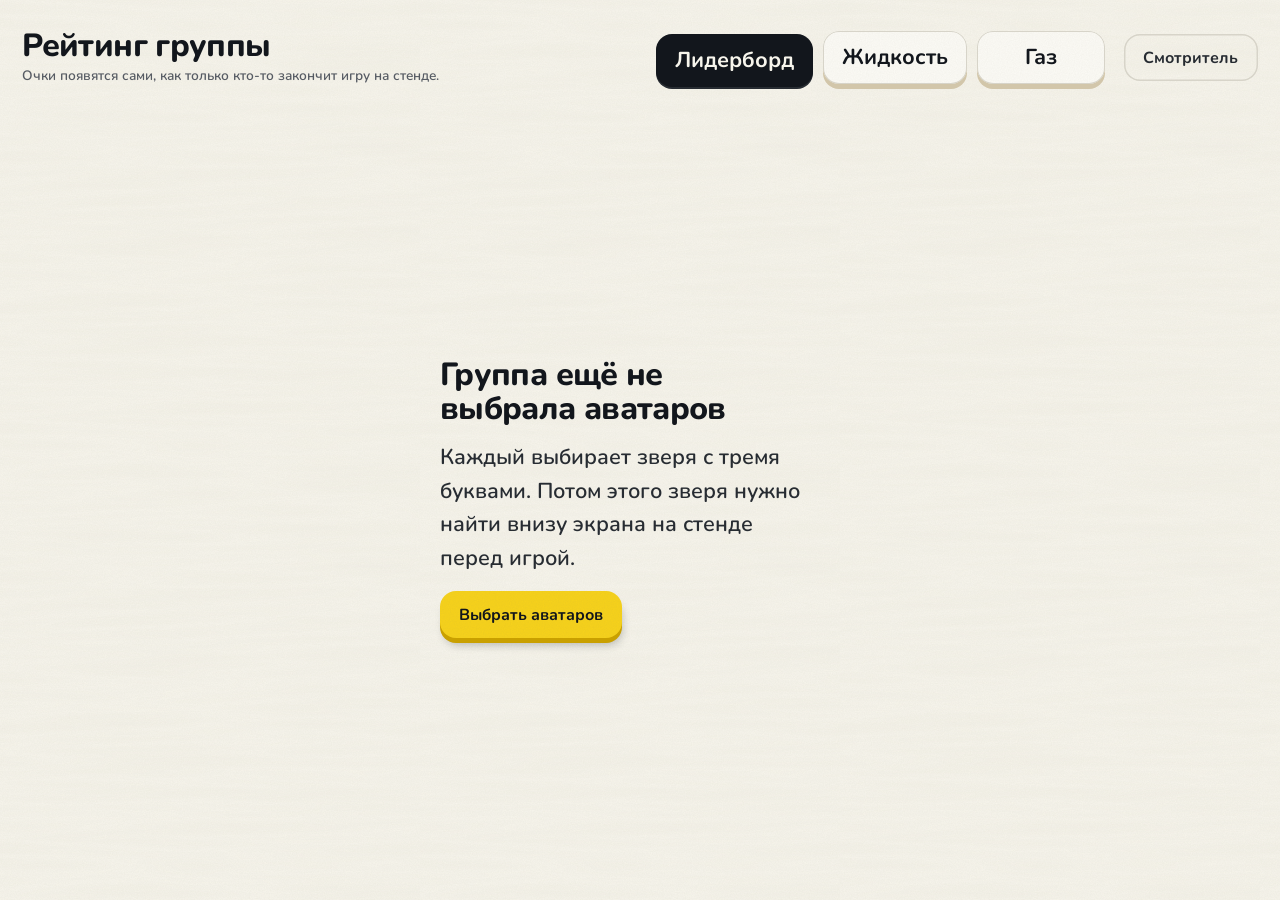
==== index.html @ b261a31a "Лидерборд научного музея: аватары, рейтинг, молекулы в жидкости и газе, SDK для стендов Co-Authored-" ====
<!doctype html>
<html lang="ru">
<head>
<meta charset="utf-8">
<meta name="viewport" content="width=device-width, initial-scale=1, viewport-fit=cover">
<meta name="description" content="Рейтинг группы в научном музее: баллы со стендов и молекулы в жидкости и газе.">
<title>Рейтинг группы</title>
<link rel="preconnect" href="https://fonts.googleapis.com">
<link rel="preconnect" href="https://fonts.gstatic.com" crossorigin>
<link href="https://fonts.googleapis.com/css2?family=Nunito:wght@600;700;800&amp;display=swap&amp;subset=cyrillic" rel="stylesheet">
<link rel="stylesheet" href="css/app.css">
</head>
<body>
<noscript><p class="status">Для работы экрана нужен включённый JavaScript.</p></noscript>
<div class="app">
  <header class="bar">
    <div class="bar__title">
      <h1>Рейтинг группы</h1>
      <p class="bar__sub" id="sub">Очки появляются сами, как только кто-то закончит игру на стенде.</p>
    </div>
    <div class="modes" role="tablist" aria-label="Что показать на экране">
      <button class="btn" role="tab" id="tab-list" aria-controls="view-list" aria-selected="true" data-mode="list">Лидерборд</button>
      <button class="btn" role="tab" id="tab-liquid" aria-controls="view-lab" aria-selected="false" tabindex="-1" data-mode="liquid">Жидкость</button>
      <button class="btn" role="tab" id="tab-gas" aria-controls="view-lab" aria-selected="false" tabindex="-1" data-mode="gas">Газ</button>
    </div>
    <button class="btn btn--quiet" id="keeper-open" type="button">Смотритель</button>
  </header>

  <main class="view" id="view-list" role="tabpanel" aria-labelledby="tab-list">
    <ul class="skeleton" id="loading" aria-label="Загружаю рейтинг"><li></li><li></li><li></li><li></li><li></li><li></li><li></li><li></li><li></li><li></li></ul>
    <ol class="ranks" id="ranks" aria-label="Места" hidden></ol>
    <div class="state" id="empty" hidden>
      <h2>Группа ещё не выбрала аватаров</h2>
      <p>Каждый выбирает зверя с тремя буквами. Потом этого зверя нужно найти внизу экрана на стенде перед игрой.</p>
      <a class="btn btn--primary" href="register.html">Выбрать аватаров</a>
    </div>
  </main>

  <main class="view" id="view-lab" role="tabpanel" hidden>
    <div class="lab">
      <div class="vessel" id="vessel"><canvas id="sim" aria-label="Молекулы группы в выбранной среде" role="img"></canvas></div>
      <aside class="note" id="note" aria-live="polite">
        <h2 id="note-title">Жидкость</h2>
        <p id="note-text"></p>
        <p id="note-text-2"></p>
        <ul class="legend" aria-label="Как баллы превращаются в связи">
          <li class="legend__head">Баллы решают, сколько связей держит молекула</li>
          <li><span class="dots" style="--n:1"><i style="--a:0deg"></i></span><span><b>1 связь</b>, как у водорода H</span></li>
          <li><span class="dots"><i style="--a:0deg"></i><i style="--a:180deg"></i></span><span><b>2 связи</b>, как у кислорода O</span></li>
          <li><span class="dots"><i style="--a:0deg"></i><i style="--a:120deg"></i><i style="--a:240deg"></i></span><span><b>3 связи</b>, как у азота N</span></li>
          <li><span class="dots"><i style="--a:0deg"></i><i style="--a:90deg"></i><i style="--a:180deg"></i><i style="--a:270deg"></i></span><span><b>4 связи</b>, как у углерода C: это четверть лидеров</span></li>
        </ul>
      </aside>
    </div>
  </main>
</div>

<p class="status" id="status" role="status" hidden></p>

<dialog class="keeper" id="keeper" aria-labelledby="keeper-title">
  <div class="keeper__head">
    <div>
      <h2 id="keeper-title">Смотритель</h2>
      <p class="keeper__hint" id="keeper-hint">Введите PIN-код</p>
    </div>
    <button class="btn btn--quiet" type="button" data-close>Закрыть</button>
  </div>
  <div id="keeper-pin">
    <div class="pin-dots" id="pin-dots" aria-hidden="true"><i></i><i></i><i></i><i></i></div>
    <div class="keypad" id="keypad">
      <button class="btn" type="button" data-k="1">1</button><button class="btn" type="button" data-k="2">2</button><button class="btn" type="button" data-k="3">3</button>
      <button class="btn" type="button" data-k="4">4</button><button class="btn" type="button" data-k="5">5</button><button class="btn" type="button" data-k="6">6</button>
      <button class="btn" type="button" data-k="7">7</button><button class="btn" type="button" data-k="8">8</button><button class="btn" type="button" data-k="9">9</button>
      <button class="btn btn--small" type="button" data-k="del" aria-label="Стереть цифру">Стереть</button><button class="btn" type="button" data-k="0">0</button><button class="btn btn--primary btn--small" type="button" data-k="ok">Войти</button>
    </div>
  </div>
  <div class="actions" id="keeper-actions" hidden>
    <button class="btn btn--danger" type="button" id="reset">Сбросить лидерборд и аватары</button>
    <a class="btn" href="register.html">Выбор аватаров для группы</a>
    <a class="btn" href="stand.html">Тестовый стенд</a>
    <button class="btn" type="button" id="fullscreen">Во весь экран</button>
    <p class="actions__info" id="backend-info"></p>
  </div>
</dialog>

<script src="sdk/museum-sdk.js"></script>
<script src="js/sim.js"></script>
<script src="js/board.js"></script>
</body>
</html>
---- css/app.css ----
/* Hallmark · shape: app screen · genre: playful · theme: Hum (deal 1/3, seed science-museum-kiosk-leaderboard-2dd2·1d80dd22·2026-11-20·r0)
 * nav: one top bar with three card-stock mode pills and a quiet keeper button · signature: the group as molecules, emoji discs whose bond count is their score, bonding in water and colliding in gas · states: loading, empty, offline, full
 * axes: light/rounded-sans/chromatic-yellow · posture: full-palette · contrast: pass · v2.0.0
 * substitution: Chillax has no Cyrillic, Nunito carries the same rounded voice */
/* waive 39b: avatar tiles are kiosk touch targets for children, sized to the grid on purpose
 * answered F4: the three mode pills are tabs, not primary actions; one pear primary per screen
 * answered F6: .state, .status carry no figures */
/* Hallmark · pre-emit critique: P4 H4 E4 S5 R4 V4 · weakest: H, kiosk distance reading needs larger type than the app scale, so the board declares its own viewport-tied sizes in the token block */
@import url("../tokens.css");
@import url("../base.css");

:root {
  --font-display: "Nunito", ui-rounded, ui-sans-serif, sans-serif;
  --font-body: var(--font-display);
  --display-weight: 800;
  --tracking-display: -0.02em;
  --k-unit: clamp(16px, 0.55vw + 0.6vh, 26px);
  --k-title: calc(var(--k-unit) * 2);
  --k-big: calc(var(--k-unit) * 1.35);
  --k-body: calc(var(--k-unit) * 1);
  --k-small: calc(var(--k-unit) * 0.85);
  --k-bar: calc(var(--k-unit) * 5.2);
  --color-water: var(--color-sugar);
  --color-water-deep: oklch(80% 0.06 236);
  --color-danger: var(--color-accent-3);
  --color-danger-deep: oklch(56% 0.19 25);
  --grain: url("data:image/svg+xml,%3Csvg xmlns='http://www.w3.org/2000/svg' width='180' height='180'%3E%3Cfilter id='n'%3E%3CfeTurbulence type='fractalNoise' baseFrequency='0.85' numOctaves='3' stitchTiles='stitch'/%3E%3CfeColorMatrix values='0 0 0 0 0.2  0 0 0 0 0.18  0 0 0 0 0.12  0 0 0 0.07 0'/%3E%3C/filter%3E%3Crect width='100%25' height='100%25' filter='url(%23n)'/%3E%3C/svg%3E");
  --fibre: url("data:image/svg+xml,%3Csvg xmlns='http://www.w3.org/2000/svg' width='420' height='420'%3E%3Cfilter id='f'%3E%3CfeTurbulence type='turbulence' baseFrequency='0.004 0.06' numOctaves='2' seed='7'/%3E%3CfeColorMatrix values='0 0 0 0 0.35  0 0 0 0 0.3  0 0 0 0 0.2  0 0 0 0.045 0'/%3E%3C/filter%3E%3Crect width='100%25' height='100%25' filter='url(%23f)'/%3E%3C/svg%3E");
}

html { font-size: var(--k-body); }
body {
  min-height: 100dvh;
  background: var(--grain), var(--fibre), var(--color-paper);
  font-size: var(--k-body);
  font-weight: 600;
  -webkit-user-select: none; user-select: none;
  -webkit-tap-highlight-color: transparent;
  touch-action: manipulation;
}
.app { display: grid; grid-template-rows: auto minmax(0, 1fr); height: 100dvh; max-width: 2400px; margin-inline: auto; padding: calc(var(--k-unit) * 1) calc(var(--k-unit) * 1.4) calc(var(--k-unit) * 1.2); gap: calc(var(--k-unit) * 1); }

/* ---------- top bar ---------- */
.bar { display: flex; align-items: center; gap: calc(var(--k-unit) * 1.2); min-height: var(--k-bar); flex-wrap: wrap; }
.bar__title { display: grid; gap: var(--space-3xs); margin-right: auto; min-width: 0; }
.bar h1 { font-size: var(--k-title); max-width: none; }
.bar__sub { font-size: var(--k-small); font-weight: 600; color: var(--color-muted); }

/* ---------- card-stock controls ---------- */
.btn {
  --edge: 5px;
  display: inline-flex; align-items: center; justify-content: center; gap: var(--space-xs);
  min-height: calc(var(--k-unit) * 2.9); padding: 0 calc(var(--k-unit) * 1.2);
  border: 0; border-radius: var(--radius-stock);
  background: var(--grain), var(--color-card); color: var(--color-ink);
  font: 700 var(--k-body)/1 var(--font-body); text-decoration: none; white-space: nowrap; cursor: pointer;
  box-shadow: inset 0 0 0 1px var(--color-rule), 0 var(--edge) 0 0 var(--color-edge);
  transition: translate var(--dur-micro) var(--ease-snap), box-shadow var(--dur-micro) var(--ease-snap), background-color var(--dur-short) linear;
}
.btn:hover { --edge: 7px; translate: 0 -2px; }
.btn:active { --edge: 1px; translate: 0 4px; }
.btn:focus-visible { outline: 3px solid var(--color-focus); outline-offset: 3px; }
.btn:disabled, .btn[aria-disabled="true"] { opacity: 0.5; cursor: not-allowed; translate: none; --edge: 2px; }
.btn[aria-busy="true"] { cursor: progress; }
.btn--primary {
  background: var(--grain), var(--color-accent); color: var(--color-accent-ink);
  box-shadow: 0 var(--edge) 0 0 var(--color-accent-deep), 2px calc(var(--edge) + 4px) 10px -3px color-mix(in oklab, var(--color-ink) 30%, transparent);
  transition-timing-function: var(--ease-spring);
}
.btn--danger { background: var(--grain), var(--color-danger); color: var(--color-ink); box-shadow: 0 var(--edge) 0 0 var(--color-danger-deep); }
.btn--quiet { background: transparent; box-shadow: inset 0 0 0 1.5px var(--color-rule); color: var(--color-ink-2); --edge: 0px; }
.btn--quiet:hover { background: var(--color-paper-2); translate: none; }
.btn--quiet:active { translate: 0 1px; }

/* mode pills: a chosen pill is ink with paper type */
.modes { display: flex; gap: calc(var(--k-unit) * 0.6); padding: 0; margin: 0; }
.modes .btn { min-width: calc(var(--k-unit) * 8); font-size: var(--k-big); min-height: calc(var(--k-unit) * 3.3); }
.modes .btn[aria-selected="true"] { background: var(--color-ink); color: var(--color-paper); box-shadow: 0 2px 0 0 var(--color-ink-2); translate: 0 3px; }

/* ---------- views ---------- */
.view { min-height: 0; position: relative; }

/* leaderboard */
.ranks {
  --rows: 10;
  list-style: none; margin: 0; padding: 0; height: 100%;
  display: grid; grid-auto-flow: column; grid-template-rows: repeat(var(--rows), minmax(0, 1fr));
  grid-template-columns: repeat(var(--cols, 1), minmax(0, 1fr));
  column-gap: calc(var(--k-unit) * 1.4); row-gap: calc(var(--k-unit) * 0.45);
}
.rank {
  display: grid; grid-template-columns: calc(var(--k-unit) * 2.6) auto minmax(0, 1fr) auto; align-items: center;
  gap: calc(var(--k-unit) * 0.8); min-height: 0; padding: 0 calc(var(--k-unit) * 1) 0 calc(var(--k-unit) * 0.6);
  border-radius: var(--radius-stock);
  background: var(--grain), var(--color-card);
  box-shadow: inset 0 0 0 1px var(--color-rule), 0 3px 0 0 var(--color-edge);
  will-change: transform;
}
.rank__pos { font-size: var(--k-big); font-weight: 800; color: var(--color-muted); text-align: center; font-variant-numeric: tabular-nums; }
.rank__disc {
  display: grid; place-items: center; aspect-ratio: 1; height: min(calc(var(--k-unit) * 3.2), 86%);
  border-radius: 50%; background: var(--color-paper-2); box-shadow: inset 0 0 0 1px var(--color-rule);
  font-size: min(calc(var(--k-unit) * 2), 3.6vh); line-height: 1;
}
.rank__code { font-size: min(calc(var(--k-unit) * 2), 4.2vh); font-weight: 800; letter-spacing: 0.04em; overflow-wrap: break-word; min-width: 0; }
.rank__score { position: relative; font-size: min(calc(var(--k-unit) * 2.1), 4.4vh); font-weight: 800; font-variant-numeric: tabular-nums; }
.rank__plus {
  position: absolute; right: 0; bottom: 100%; padding: var(--space-3xs) var(--space-xs); border-radius: var(--radius-pill);
  background: var(--color-mint); color: var(--color-ink); font-size: var(--k-small); font-weight: 800; white-space: nowrap;
  opacity: 0; translate: 0 6px; transition: opacity var(--dur-short) var(--ease-snap), translate var(--dur-short) var(--ease-snap);
}
.rank.is-bumped .rank__plus { opacity: 1; translate: 0 -2px; }
.rank[data-pos="1"] { background: var(--grain), var(--color-accent); box-shadow: 0 4px 0 0 var(--color-accent-deep); }
.rank[data-pos="1"] .rank__pos { color: var(--color-ink); }
.rank[data-pos="1"] .rank__disc { background: var(--color-card); }
.rank[data-pos="2"] .rank__pos, .rank[data-pos="3"] .rank__pos { color: var(--color-ink); }
.rank[data-pos="2"] { box-shadow: inset 0 0 0 2px var(--color-ink), 0 3px 0 0 var(--color-edge); }
.rank[data-pos="3"] { box-shadow: inset 0 0 0 2px var(--color-ink-2), 0 3px 0 0 var(--color-edge); }
.rank.is-zero .rank__score { color: var(--color-muted); }

/* empty and loading */
.state { display: grid; place-content: center; justify-items: start; gap: calc(var(--k-unit) * 1); height: 100%; max-width: 40ch; margin-inline: auto; }
.state h2 { font-size: var(--k-title); max-width: 18ch; }
.state p { font-size: var(--k-big); color: var(--color-ink-2); }
.skeleton { list-style: none; margin: 0; padding: 0; display: grid; gap: calc(var(--k-unit) * 0.45); height: 100%; grid-template-rows: repeat(10, minmax(0, 1fr)); }
.skeleton li { border-radius: var(--radius-stock); background: var(--color-paper-2); animation: breathe 1.4s var(--ease-in-out) infinite alternate; }
@keyframes breathe { from { opacity: 0.55; } to { opacity: 1; } }

/* ---------- the vessel ---------- */
.lab { display: grid; grid-template-columns: minmax(0, 1fr) clamp(300px, 24vw, 520px); gap: calc(var(--k-unit) * 1.4); height: 100%; }
.vessel {
  position: relative; min-height: 0; border-radius: var(--radius-card); overflow: hidden;
  background: var(--grain), var(--fibre), var(--color-paper-2);
  box-shadow: inset 0 0 0 1.5px var(--color-rule), var(--shadow-card);
}
.vessel canvas { position: absolute; inset: 0; width: 100%; height: 100%; display: block; }

.note {
  position: relative; align-self: start; display: grid; gap: calc(var(--k-unit) * 0.9);
  padding: calc(var(--k-unit) * 1.6) calc(var(--k-unit) * 1.5) calc(var(--k-unit) * 1.8);
  filter: var(--shadow-paper);
}
.note::before { content: ""; position: absolute; inset: 0; z-index: -1; background: var(--grain), var(--fibre), var(--color-card); clip-path: var(--torn, none); border-radius: var(--radius-card) var(--radius-card) 0 0; }
.note h2 { font-size: var(--k-title); }
.note p { font-size: var(--k-body); line-height: 1.5; font-weight: 600; color: var(--color-ink-2); }
.note mark { background: color-mix(in oklab, var(--color-accent) 60%, transparent); color: inherit; box-decoration-break: clone; -webkit-box-decoration-break: clone; padding: 0 0.15em; border-radius: 4px; }
.legend { display: grid; gap: calc(var(--k-unit) * 0.5); margin: calc(var(--k-unit) * 0.4) 0 0; padding: calc(var(--k-unit) * 0.9) 0 0; border-top: 1.5px dashed var(--color-rule); list-style: none; }
.legend li.legend__head { display: block; font-size: var(--k-small); color: var(--color-muted); }
.legend li { display: grid; grid-template-columns: calc(var(--k-unit) * 3.6) minmax(0, 1fr); align-items: center; gap: calc(var(--k-unit) * 0.6); font-size: var(--k-small); color: var(--color-ink-2); }
.legend b { font-weight: 800; color: var(--color-ink); }
.dots { position: relative; width: calc(var(--k-unit) * 2.4); aspect-ratio: 1; border-radius: 50%; background: var(--color-card); box-shadow: inset 0 0 0 1.5px var(--color-edge); justify-self: center; }
.dots i { position: absolute; left: 50%; top: 50%; width: 8px; height: 8px; margin: calc(var(--space-2xs) * -1); border-radius: 50%; background: var(--color-accent-2); transform: rotate(var(--a)) translateY(calc(var(--k-unit) * -1.2)); }

/* ---------- status toast ---------- */
.status {
  position: fixed; left: 50%; bottom: calc(var(--k-unit) * 1); translate: -50% 0; z-index: var(--z-toast);
  padding: calc(var(--k-unit) * 0.6) calc(var(--k-unit) * 1.2); border-radius: var(--radius-pill);
  background: var(--color-ink); color: var(--color-paper); font-size: var(--k-small);
}

/* ---------- keeper dialog ---------- */
dialog.keeper {
  width: min(92vw, 560px); padding: calc(var(--k-unit) * 1.6); border: 0; border-radius: 28px;
  background: var(--grain), var(--fibre), var(--color-card); color: var(--color-ink);
  box-shadow: var(--shadow-card);
}
dialog.keeper::backdrop { background: color-mix(in oklab, var(--color-ink) 45%, transparent); }
.keeper h2 { font-size: var(--k-title); }
.keeper__head { display: flex; align-items: start; justify-content: space-between; gap: var(--space-md); margin-bottom: calc(var(--k-unit) * 1); }
.keeper__hint { font-size: var(--k-small); color: var(--color-muted); min-height: 1.5em; }
.keeper__hint.is-error { color: var(--color-error); }
.pin-dots { display: flex; gap: calc(var(--k-unit) * 0.8); justify-content: center; margin: calc(var(--k-unit) * 0.8) 0 calc(var(--k-unit) * 0.4); }
.pin-dots i { width: calc(var(--k-unit) * 1.1); aspect-ratio: 1; border-radius: 50%; box-shadow: inset 0 0 0 2px var(--color-ink-2); transition: background-color var(--dur-micro) linear; }
.pin-dots i.on { background: var(--color-ink); }
.pin-dots.is-shake { animation: shake 360ms var(--ease-snap); }
@keyframes shake { 20% { transform: translateX(-10px); } 40% { transform: translateX(9px); } 60% { transform: translateX(-6px); } 80% { transform: translateX(3px); } }
.keypad { display: grid; grid-template-columns: repeat(3, minmax(0, 1fr)); gap: calc(var(--k-unit) * 0.7); margin-top: calc(var(--k-unit) * 0.8); }
.keypad .btn { min-height: calc(var(--k-unit) * 3.6); font-size: var(--k-title); font-weight: 800; }
.keypad .btn--small { font-size: var(--k-body); }
.actions { display: grid; gap: calc(var(--k-unit) * 0.8); }
.actions .btn { justify-content: flex-start; min-height: calc(var(--k-unit) * 3.4); font-size: var(--k-big); }
.actions__info { font-size: var(--k-small); color: var(--color-muted); padding-top: calc(var(--k-unit) * 0.4); }

/* ---------- registration ---------- */
.zoo { list-style: none; margin: 0; padding: 0; display: grid; grid-template-columns: repeat(6, minmax(0, 1fr)); grid-template-rows: repeat(5, minmax(0, 1fr)); gap: calc(var(--k-unit) * 0.8); height: 100%; }
.zoo .btn { width: 100%; height: 100%; flex-direction: column; gap: calc(var(--k-unit) * 0.2); padding: calc(var(--k-unit) * 0.4); border-radius: 22px; }
.zoo .e { font-size: min(calc(var(--k-unit) * 3.2), 7vh); line-height: 1.05; }
.zoo .c { font-size: min(calc(var(--k-unit) * 1.6), 3.4vh); font-weight: 800; letter-spacing: 0.04em; }
.zoo .t { font-size: var(--k-small); font-weight: 700; min-height: 1.3em; color: var(--color-muted); }
.zoo .btn[aria-pressed="true"] { background: var(--color-ink); color: var(--color-paper); box-shadow: 0 2px 0 0 var(--color-ink-2); translate: 0 3px; }
.zoo .btn[aria-pressed="true"] .t { color: var(--color-accent); }
.zoo .btn.is-asking .t { color: var(--color-accent-3); }
.count { font-size: var(--k-big); font-weight: 800; font-variant-numeric: tabular-nums; }

/* ---------- test stand ---------- */
.stand { display: grid; grid-template-rows: minmax(0, 1fr) auto; gap: calc(var(--k-unit) * 1.2); height: 100%; }
.stand__play { display: grid; place-content: center; justify-items: center; gap: calc(var(--k-unit) * 1.2); text-align: center; border-radius: var(--radius-card); background: var(--grain), var(--fibre), var(--color-paper-2); box-shadow: inset 0 0 0 1.5px var(--color-rule); padding: var(--space-xl); }
.stand__play h2 { font-size: calc(var(--k-unit) * 2.6); max-width: 22ch; }
.stand__score { font-size: calc(var(--k-unit) * 5); font-weight: 800; font-variant-numeric: tabular-nums; line-height: 1; }
.stand__row { display: flex; gap: calc(var(--k-unit) * 0.8); flex-wrap: wrap; justify-content: center; }
.stand__foot { display: grid; grid-template-columns: minmax(0, 1fr) auto; align-items: end; gap: calc(var(--k-unit) * 1.2); padding: calc(var(--k-unit) * 1); border-radius: var(--radius-card); background: var(--grain), var(--color-card); box-shadow: inset 0 0 0 1px var(--color-rule), var(--shadow-card); }
.field { display: grid; gap: var(--space-2xs); font-size: var(--k-small); color: var(--color-muted); }
.field select { min-height: 48px; padding: 0 var(--space-md); border-radius: var(--radius-input); border: 1px solid var(--color-muted); background: var(--color-card); color: var(--color-ink); font-weight: 700; }
.field select:focus-visible { outline: 3px solid var(--color-focus); outline-offset: 2px; }

@media (max-width: 70rem) {
  .lab { grid-template-columns: minmax(0, 1fr); grid-template-rows: minmax(0, 1fr) auto; }
  .note { align-self: stretch; }
  .zoo { grid-template-columns: repeat(5, minmax(0, 1fr)); grid-template-rows: repeat(6, minmax(0, 1fr)); }
}
@media (max-width: 40rem) {
  .modes { width: 100%; }
  .modes .btn { flex: 1 1 0; min-width: 0; padding: 0 var(--space-xs); font-size: var(--k-body); }
  .bar h1 { font-size: var(--k-big); }
}
@media (prefers-reduced-motion: reduce) {
  .skeleton li { animation: none; }
  .pin-dots.is-shake { animation: none; }
  .rank { will-change: auto; }
}
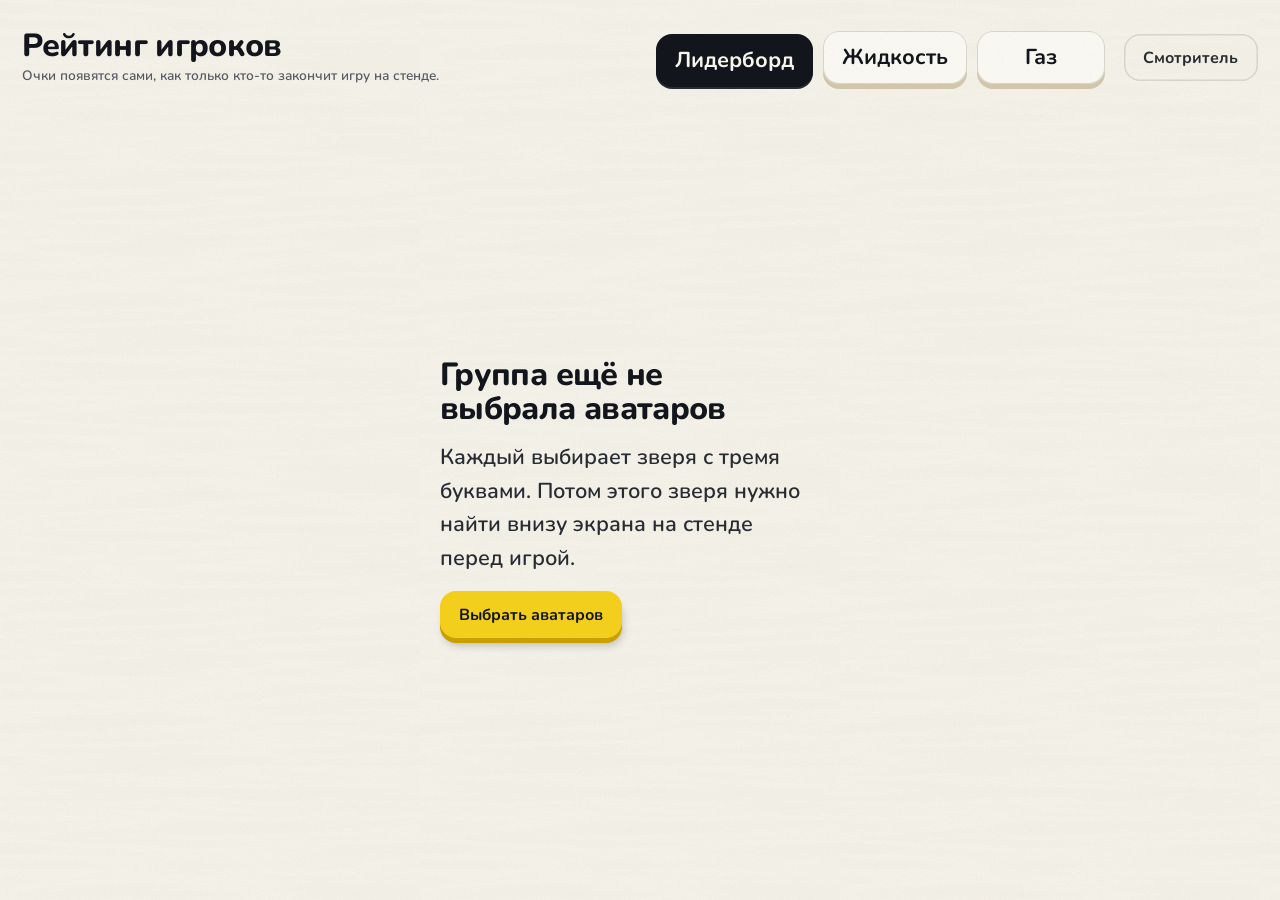
==== commit b05b2ec8: "Заголовок: «Рейтинг игроков» Co-Authored-By: Claude Opus 5.5 <noreply@anthropic.com> Claude-Session:" ====
--- a/index.html
+++ b/index.html
@@ -3,8 +3,8 @@
 <head>
 <meta charset="utf-8">
 <meta name="viewport" content="width=device-width, initial-scale=1, viewport-fit=cover">
-<meta name="description" content="Рейтинг группы в научном музее: баллы со стендов и молекулы в жидкости и газе.">
-<title>Рейтинг группы</title>
+<meta name="description" content="Рейтинг игроков в научном музее: баллы со стендов и молекулы в жидкости и газе.">
+<title>Рейтинг игроков</title>
 <link rel="preconnect" href="https://fonts.googleapis.com">
 <link rel="preconnect" href="https://fonts.gstatic.com" crossorigin>
 <link href="https://fonts.googleapis.com/css2?family=Nunito:wght@600;700;800&amp;display=swap&amp;subset=cyrillic" rel="stylesheet">
@@ -15,7 +15,7 @@
 <div class="app">
   <header class="bar">
     <div class="bar__title">
-      <h1>Рейтинг группы</h1>
+      <h1>Рейтинг игроков</h1>
       <p class="bar__sub" id="sub">Очки появляются сами, как только кто-то закончит игру на стенде.</p>
     </div>
     <div class="modes" role="tablist" aria-label="Что показать на экране">
--- a/css/app.css
+++ b/css/app.css
@@ -204,7 +204,9 @@
 .field select:focus-visible { outline: 3px solid var(--color-focus); outline-offset: 2px; }
 
 @media (max-width: 70rem) {
-  .lab { grid-template-columns: minmax(0, 1fr); grid-template-rows: minmax(0, 1fr) auto; }
+  .app { height: auto; min-height: 100dvh; }
+  .view { min-height: 75dvh; }
+  .lab { grid-template-columns: minmax(0, 1fr); grid-template-rows: 60dvh auto; }
   .note { align-self: stretch; }
   .zoo { grid-template-columns: repeat(5, minmax(0, 1fr)); grid-template-rows: repeat(6, minmax(0, 1fr)); }
 }
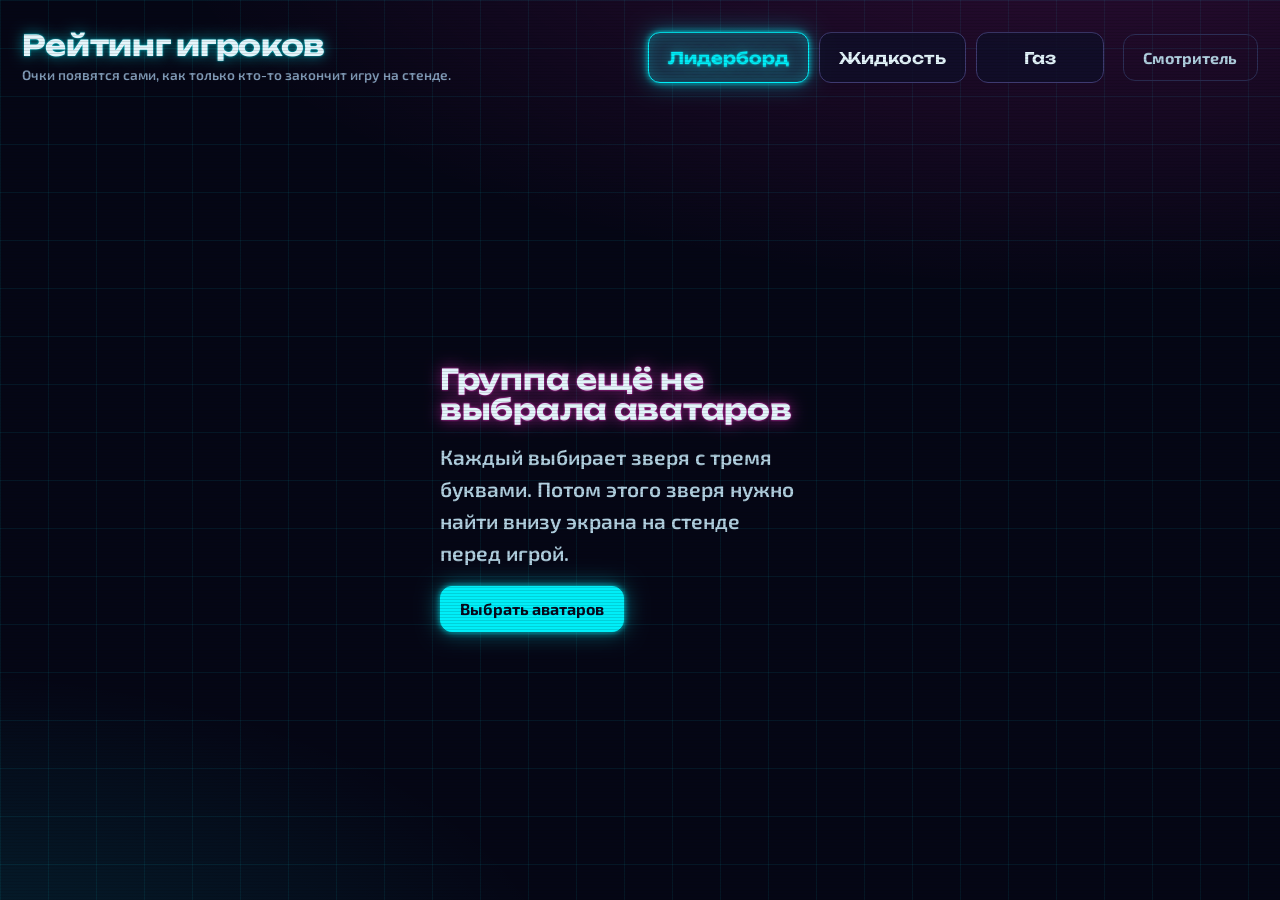
==== commit 136afed9: "Тёмный неоновый стиль: свечение, сетка, сканлайны, неоновые молекулы Co-Authored-By: Claude Opus 5.5" ====
--- a/index.html
+++ b/index.html
@@ -2,12 +2,13 @@
 <html lang="ru">
 <head>
 <meta charset="utf-8">
+<meta name="theme-color" content="#0b0a1a">
 <meta name="viewport" content="width=device-width, initial-scale=1, viewport-fit=cover">
 <meta name="description" content="Рейтинг игроков в научном музее: баллы со стендов и молекулы в жидкости и газе.">
 <title>Рейтинг игроков</title>
 <link rel="preconnect" href="https://fonts.googleapis.com">
 <link rel="preconnect" href="https://fonts.gstatic.com" crossorigin>
-<link href="https://fonts.googleapis.com/css2?family=Nunito:wght@600;700;800&amp;display=swap&amp;subset=cyrillic" rel="stylesheet">
+<link href="https://fonts.googleapis.com/css2?family=Exo+2:wght@500;600;700;800&amp;family=Unbounded:wght@600;700&amp;display=swap" rel="stylesheet">
 <link rel="stylesheet" href="css/app.css">
 </head>
 <body>
--- a/css/app.css
+++ b/css/app.css
@@ -1,81 +1,125 @@
-/* Hallmark · shape: app screen · genre: playful · theme: Hum (deal 1/3, seed science-museum-kiosk-leaderboard-2dd2·1d80dd22·2026-11-20·r0)
- * nav: one top bar with three card-stock mode pills and a quiet keeper button · signature: the group as molecules, emoji discs whose bond count is their score, bonding in water and colliding in gas · states: loading, empty, offline, full
- * axes: light/rounded-sans/chromatic-yellow · posture: full-palette · contrast: pass · v2.0.0
- * substitution: Chillax has no Cyrillic, Nunito carries the same rounded voice */
+/* Hallmark · shape: app screen · genre: atmospheric (by request: dark, neon, cyberpunk glow) · theme: custom neon on night glass, derived from the Hum build by request
+ * nav: one top bar with three neon mode tabs and a quiet keeper button · signature: the players as glowing molecules, ring colour and bond count set by score, bonding in water and colliding in gas · states: loading, empty, offline, full
+ * axes: dark/techno-display/neon-tri · posture: glow on state only · contrast: pass · v2.0.0 */
 /* waive 39b: avatar tiles are kiosk touch targets for children, sized to the grid on purpose
- * answered F4: the three mode pills are tabs, not primary actions; one pear primary per screen
+ * answered F4: the three mode tabs are tabs, not primary actions; one cyan primary per screen
  * answered F6: .state, .status carry no figures */
-/* Hallmark · pre-emit critique: P4 H4 E4 S5 R4 V4 · weakest: H, kiosk distance reading needs larger type than the app scale, so the board declares its own viewport-tied sizes in the token block */
+/* Hallmark · pre-emit critique: P4 H4 E4 S5 R4 V4 · weakest: glow can smear legibility, so text glows stay tight and only state (rank, selection, bonds) carries the strong halo */
 @import url("../tokens.css");
 @import url("../base.css");
 
 :root {
-  --font-display: "Nunito", ui-rounded, ui-sans-serif, sans-serif;
-  --font-body: var(--font-display);
-  --display-weight: 800;
-  --tracking-display: -0.02em;
+  color-scheme: dark;
+  /* night glass */
+  --color-paper: oklch(13% 0.035 278);
+  --color-paper-2: oklch(17% 0.045 280);
+  --color-paper-3: oklch(21% 0.05 282);
+  --color-card: oklch(18.5% 0.05 282);
+  --color-ink: oklch(96% 0.02 220);
+  --color-ink-2: oklch(84% 0.04 230);
+  --color-muted: oklch(68% 0.05 250);
+  --color-rule: oklch(32% 0.07 280);
+  --color-edge: oklch(38% 0.09 285);
+  --color-fringe: oklch(92% 0.12 200);
+  /* neon */
+  --neon-cyan: oklch(86% 0.15 200);
+  --neon-magenta: oklch(70% 0.28 340);
+  --neon-yellow: oklch(92% 0.19 105);
+  --neon-lime: oklch(88% 0.22 145);
+  --color-accent: var(--neon-cyan);
+  --color-accent-deep: oklch(62% 0.13 205);
+  --color-accent-ink: oklch(15% 0.04 278);
+  --color-accent-2: var(--neon-cyan);
+  --color-accent-3: var(--neon-magenta);
+  --color-mint: var(--neon-lime);
+  --color-focus: var(--neon-yellow);
+  --color-error: oklch(72% 0.22 18);
+  --color-water: oklch(30% 0.09 225);
+  --color-water-deep: oklch(19% 0.07 245);
+  --color-danger: var(--neon-magenta);
+  /* valence colours: score sets the ring */
+  --v1: var(--neon-cyan); --v2: var(--neon-lime); --v3: var(--neon-yellow); --v4: var(--neon-magenta);
+  --glow-cyan: 0 0 6px color-mix(in oklab, var(--neon-cyan) 80%, transparent), 0 0 22px color-mix(in oklab, var(--neon-cyan) 45%, transparent);
+  --glow-magenta: 0 0 6px color-mix(in oklab, var(--neon-magenta) 85%, transparent), 0 0 24px color-mix(in oklab, var(--neon-magenta) 50%, transparent);
+  --glow-yellow: 0 0 6px color-mix(in oklab, var(--neon-yellow) 85%, transparent), 0 0 26px color-mix(in oklab, var(--neon-yellow) 45%, transparent);
+  --glow-text-cyan: 0 0 2px color-mix(in oklab, var(--neon-cyan) 90%, transparent), 0 0 14px color-mix(in oklab, var(--neon-cyan) 60%, transparent);
+  --glow-text-magenta: 0 0 2px color-mix(in oklab, var(--neon-magenta) 90%, transparent), 0 0 16px color-mix(in oklab, var(--neon-magenta) 60%, transparent);
+  --glow-text-yellow: 0 0 2px color-mix(in oklab, var(--neon-yellow) 90%, transparent), 0 0 16px color-mix(in oklab, var(--neon-yellow) 55%, transparent);
+  /* type */
+  --font-display: "Unbounded", ui-sans-serif, system-ui, sans-serif;
+  --font-body: "Exo 2", ui-sans-serif, system-ui, sans-serif;
+  --display-weight: 700;
+  --tracking-display: -0.01em;
+  --radius-card: 18px; --radius-stock: 12px; --radius-input: 10px;
+  --shadow-card: 0 18px 40px -20px oklch(5% 0.03 280 / 0.9);
+  --grain: none; --fibre: none;
+  --grid-line: color-mix(in oklab, var(--neon-cyan) 7%, transparent);
+  --scan-line: color-mix(in oklab, oklch(5% 0.02 280) 22%, transparent);
+  /* kiosk scale */
   --k-unit: clamp(16px, 0.55vw + 0.6vh, 26px);
-  --k-title: calc(var(--k-unit) * 2);
-  --k-big: calc(var(--k-unit) * 1.35);
+  --k-title: calc(var(--k-unit) * 1.8);
+  --k-big: calc(var(--k-unit) * 1.3);
   --k-body: calc(var(--k-unit) * 1);
   --k-small: calc(var(--k-unit) * 0.85);
   --k-bar: calc(var(--k-unit) * 5.2);
-  --color-water: var(--color-sugar);
-  --color-water-deep: oklch(80% 0.06 236);
-  --color-danger: var(--color-accent-3);
-  --color-danger-deep: oklch(56% 0.19 25);
-  --grain: url("data:image/svg+xml,%3Csvg xmlns='http://www.w3.org/2000/svg' width='180' height='180'%3E%3Cfilter id='n'%3E%3CfeTurbulence type='fractalNoise' baseFrequency='0.85' numOctaves='3' stitchTiles='stitch'/%3E%3CfeColorMatrix values='0 0 0 0 0.2  0 0 0 0 0.18  0 0 0 0 0.12  0 0 0 0.07 0'/%3E%3C/filter%3E%3Crect width='100%25' height='100%25' filter='url(%23n)'/%3E%3C/svg%3E");
-  --fibre: url("data:image/svg+xml,%3Csvg xmlns='http://www.w3.org/2000/svg' width='420' height='420'%3E%3Cfilter id='f'%3E%3CfeTurbulence type='turbulence' baseFrequency='0.004 0.06' numOctaves='2' seed='7'/%3E%3CfeColorMatrix values='0 0 0 0 0.35  0 0 0 0 0.3  0 0 0 0 0.2  0 0 0 0.045 0'/%3E%3C/filter%3E%3Crect width='100%25' height='100%25' filter='url(%23f)'/%3E%3C/svg%3E");
-}
-
-html { font-size: var(--k-body); }
+}
+
+html { font-size: var(--k-body); background: var(--color-paper); }
 body {
+  position: relative;
   min-height: 100dvh;
-  background: var(--grain), var(--fibre), var(--color-paper);
+  background:
+    radial-gradient(120% 70% at 85% -10%, color-mix(in oklab, var(--neon-magenta) 16%, transparent), transparent 60%),
+    radial-gradient(90% 60% at -10% 110%, color-mix(in oklab, var(--neon-cyan) 13%, transparent), transparent 60%),
+    linear-gradient(var(--grid-line) 1px, transparent 1px) 0 0 / 48px 48px,
+    linear-gradient(90deg, var(--grid-line) 1px, transparent 1px) 0 0 / 48px 48px,
+    var(--color-paper);
   font-size: var(--k-body);
   font-weight: 600;
   -webkit-user-select: none; user-select: none;
   -webkit-tap-highlight-color: transparent;
   touch-action: manipulation;
 }
+/* scanlines over everything, static */
+body::after {
+  content: ""; position: fixed; inset: 0; pointer-events: none; z-index: var(--z-tooltip);
+  background: repeating-linear-gradient(to bottom, transparent 0 2px, var(--scan-line) 2px 3px);
+  mix-blend-mode: multiply; opacity: 0.55;
+}
+::selection { background: color-mix(in oklab, var(--neon-magenta) 40%, transparent); color: var(--color-ink); }
+
 .app { display: grid; grid-template-rows: auto minmax(0, 1fr); height: 100dvh; max-width: 2400px; margin-inline: auto; padding: calc(var(--k-unit) * 1) calc(var(--k-unit) * 1.4) calc(var(--k-unit) * 1.2); gap: calc(var(--k-unit) * 1); }
 
 /* ---------- top bar ---------- */
 .bar { display: flex; align-items: center; gap: calc(var(--k-unit) * 1.2); min-height: var(--k-bar); flex-wrap: wrap; }
-.bar__title { display: grid; gap: var(--space-3xs); margin-right: auto; min-width: 0; }
-.bar h1 { font-size: var(--k-title); max-width: none; }
+.bar__title { display: grid; gap: var(--space-2xs); margin-right: auto; min-width: 0; }
+.bar h1 { font-size: var(--k-title); max-width: none; color: var(--color-ink); text-shadow: var(--glow-text-cyan); }
 .bar__sub { font-size: var(--k-small); font-weight: 600; color: var(--color-muted); }
 
-/* ---------- card-stock controls ---------- */
+/* ---------- neon controls ---------- */
 .btn {
-  --edge: 5px;
   display: inline-flex; align-items: center; justify-content: center; gap: var(--space-xs);
   min-height: calc(var(--k-unit) * 2.9); padding: 0 calc(var(--k-unit) * 1.2);
-  border: 0; border-radius: var(--radius-stock);
-  background: var(--grain), var(--color-card); color: var(--color-ink);
+  border: 1.5px solid var(--color-edge); border-radius: var(--radius-stock);
+  background: color-mix(in oklab, var(--color-card) 85%, transparent); color: var(--color-ink);
   font: 700 var(--k-body)/1 var(--font-body); text-decoration: none; white-space: nowrap; cursor: pointer;
-  box-shadow: inset 0 0 0 1px var(--color-rule), 0 var(--edge) 0 0 var(--color-edge);
-  transition: translate var(--dur-micro) var(--ease-snap), box-shadow var(--dur-micro) var(--ease-snap), background-color var(--dur-short) linear;
-}
-.btn:hover { --edge: 7px; translate: 0 -2px; }
-.btn:active { --edge: 1px; translate: 0 4px; }
+  transition: translate var(--dur-micro) var(--ease-snap), box-shadow var(--dur-short) var(--ease-snap), border-color var(--dur-short) linear, background-color var(--dur-short) linear, color var(--dur-short) linear;
+}
+.btn:hover { border-color: var(--neon-cyan); box-shadow: var(--glow-cyan); }
+.btn:active { translate: 0 2px; }
 .btn:focus-visible { outline: 3px solid var(--color-focus); outline-offset: 3px; }
-.btn:disabled, .btn[aria-disabled="true"] { opacity: 0.5; cursor: not-allowed; translate: none; --edge: 2px; }
+.btn:disabled, .btn[aria-disabled="true"] { opacity: 0.4; cursor: not-allowed; translate: none; box-shadow: none; border-color: var(--color-edge); }
 .btn[aria-busy="true"] { cursor: progress; }
-.btn--primary {
-  background: var(--grain), var(--color-accent); color: var(--color-accent-ink);
-  box-shadow: 0 var(--edge) 0 0 var(--color-accent-deep), 2px calc(var(--edge) + 4px) 10px -3px color-mix(in oklab, var(--color-ink) 30%, transparent);
-  transition-timing-function: var(--ease-spring);
-}
-.btn--danger { background: var(--grain), var(--color-danger); color: var(--color-ink); box-shadow: 0 var(--edge) 0 0 var(--color-danger-deep); }
-.btn--quiet { background: transparent; box-shadow: inset 0 0 0 1.5px var(--color-rule); color: var(--color-ink-2); --edge: 0px; }
-.btn--quiet:hover { background: var(--color-paper-2); translate: none; }
-.btn--quiet:active { translate: 0 1px; }
-
-/* mode pills: a chosen pill is ink with paper type */
+.btn--primary { background: var(--neon-cyan); border-color: var(--neon-cyan); color: var(--color-accent-ink); box-shadow: var(--glow-cyan); }
+.btn--primary:hover { background: color-mix(in oklab, var(--neon-cyan) 85%, white); }
+.btn--danger { background: color-mix(in oklab, var(--neon-magenta) 18%, var(--color-card)); border-color: var(--neon-magenta); color: var(--color-ink); box-shadow: var(--glow-magenta); }
+.btn--danger:hover { border-color: var(--neon-magenta); box-shadow: var(--glow-magenta), inset 0 0 18px color-mix(in oklab, var(--neon-magenta) 35%, transparent); }
+.btn--quiet { background: transparent; border-color: var(--color-rule); color: var(--color-ink-2); }
+
+/* mode tabs */
 .modes { display: flex; gap: calc(var(--k-unit) * 0.6); padding: 0; margin: 0; }
-.modes .btn { min-width: calc(var(--k-unit) * 8); font-size: var(--k-big); min-height: calc(var(--k-unit) * 3.3); }
-.modes .btn[aria-selected="true"] { background: var(--color-ink); color: var(--color-paper); box-shadow: 0 2px 0 0 var(--color-ink-2); translate: 0 3px; }
+.modes .btn { min-width: calc(var(--k-unit) * 8); font-size: var(--k-big); min-height: calc(var(--k-unit) * 3.2); font-family: var(--font-display); font-weight: 600; font-size: var(--k-body); }
+.modes .btn[aria-selected="true"] { background: color-mix(in oklab, var(--neon-cyan) 16%, var(--color-card)); border-color: var(--neon-cyan); color: var(--neon-cyan); text-shadow: var(--glow-text-cyan); box-shadow: var(--glow-cyan), inset 0 0 16px color-mix(in oklab, var(--neon-cyan) 25%, transparent); }
 
 /* ---------- views ---------- */
 .view { min-height: 0; position: relative; }
@@ -89,118 +133,130 @@
   column-gap: calc(var(--k-unit) * 1.4); row-gap: calc(var(--k-unit) * 0.45);
 }
 .rank {
+  --c: var(--color-edge);
   display: grid; grid-template-columns: calc(var(--k-unit) * 2.6) auto minmax(0, 1fr) auto; align-items: center;
   gap: calc(var(--k-unit) * 0.8); min-height: 0; padding: 0 calc(var(--k-unit) * 1) 0 calc(var(--k-unit) * 0.6);
   border-radius: var(--radius-stock);
-  background: var(--grain), var(--color-card);
-  box-shadow: inset 0 0 0 1px var(--color-rule), 0 3px 0 0 var(--color-edge);
+  background: linear-gradient(90deg, color-mix(in oklab, var(--c) 10%, var(--color-card)), color-mix(in oklab, var(--color-card) 80%, transparent) 55%);
+  border: 1.5px solid color-mix(in oklab, var(--c) 70%, transparent);
   will-change: transform;
 }
-.rank__pos { font-size: var(--k-big); font-weight: 800; color: var(--color-muted); text-align: center; font-variant-numeric: tabular-nums; }
+.rank__pos { font-family: var(--font-display); font-size: var(--k-body); font-weight: 600; color: var(--color-muted); text-align: center; font-variant-numeric: tabular-nums; }
 .rank__disc {
   display: grid; place-items: center; aspect-ratio: 1; height: min(calc(var(--k-unit) * 3.2), 86%);
-  border-radius: 50%; background: var(--color-paper-2); box-shadow: inset 0 0 0 1px var(--color-rule);
+  border-radius: 50%; background: var(--color-paper);
+  border: 2px solid var(--c);
   font-size: min(calc(var(--k-unit) * 2), 3.6vh); line-height: 1;
 }
-.rank__code { font-size: min(calc(var(--k-unit) * 2), 4.2vh); font-weight: 800; letter-spacing: 0.04em; overflow-wrap: break-word; min-width: 0; }
-.rank__score { position: relative; font-size: min(calc(var(--k-unit) * 2.1), 4.4vh); font-weight: 800; font-variant-numeric: tabular-nums; }
+.rank__code { font-family: var(--font-display); font-size: min(calc(var(--k-unit) * 1.75), 3.8vh); font-weight: 700; letter-spacing: 0.06em; color: var(--color-ink); overflow-wrap: break-word; min-width: 0; }
+.rank__score { position: relative; font-family: var(--font-display); font-size: min(calc(var(--k-unit) * 1.8), 4vh); font-weight: 700; font-variant-numeric: tabular-nums; color: var(--neon-cyan); text-shadow: var(--glow-text-cyan); }
 .rank__plus {
   position: absolute; right: 0; bottom: 100%; padding: var(--space-3xs) var(--space-xs); border-radius: var(--radius-pill);
-  background: var(--color-mint); color: var(--color-ink); font-size: var(--k-small); font-weight: 800; white-space: nowrap;
+  background: var(--neon-lime); color: var(--color-accent-ink); font-family: var(--font-body); font-size: var(--k-small); font-weight: 800; white-space: nowrap; text-shadow: none;
+  box-shadow: 0 0 14px color-mix(in oklab, var(--neon-lime) 70%, transparent);
   opacity: 0; translate: 0 6px; transition: opacity var(--dur-short) var(--ease-snap), translate var(--dur-short) var(--ease-snap);
 }
+.rank.is-bumped { animation: flare 1.4s var(--ease-out); }
 .rank.is-bumped .rank__plus { opacity: 1; translate: 0 -2px; }
-.rank[data-pos="1"] { background: var(--grain), var(--color-accent); box-shadow: 0 4px 0 0 var(--color-accent-deep); }
-.rank[data-pos="1"] .rank__pos { color: var(--color-ink); }
-.rank[data-pos="1"] .rank__disc { background: var(--color-card); }
-.rank[data-pos="2"] .rank__pos, .rank[data-pos="3"] .rank__pos { color: var(--color-ink); }
-.rank[data-pos="2"] { box-shadow: inset 0 0 0 2px var(--color-ink), 0 3px 0 0 var(--color-edge); }
-.rank[data-pos="3"] { box-shadow: inset 0 0 0 2px var(--color-ink-2), 0 3px 0 0 var(--color-edge); }
-.rank.is-zero .rank__score { color: var(--color-muted); }
+@keyframes flare { 0% { box-shadow: 0 0 0 0 transparent; } 15% { box-shadow: 0 0 34px color-mix(in oklab, var(--neon-lime) 55%, transparent); } 100% { box-shadow: 0 0 0 0 transparent; } }
+.rank[data-pos="1"] { --c: var(--neon-yellow); box-shadow: var(--glow-yellow); }
+.rank[data-pos="1"] .rank__pos, .rank[data-pos="1"] .rank__score { color: var(--neon-yellow); text-shadow: var(--glow-text-yellow); }
+.rank[data-pos="2"] { --c: var(--neon-cyan); box-shadow: 0 0 16px color-mix(in oklab, var(--neon-cyan) 30%, transparent); }
+.rank[data-pos="2"] .rank__pos { color: var(--neon-cyan); }
+.rank[data-pos="3"] { --c: var(--neon-magenta); box-shadow: 0 0 16px color-mix(in oklab, var(--neon-magenta) 32%, transparent); }
+.rank[data-pos="3"] .rank__pos, .rank[data-pos="3"] .rank__score { color: var(--neon-magenta); text-shadow: var(--glow-text-magenta); }
+.rank.is-zero .rank__score { color: var(--color-muted); text-shadow: none; }
 
 /* empty and loading */
 .state { display: grid; place-content: center; justify-items: start; gap: calc(var(--k-unit) * 1); height: 100%; max-width: 40ch; margin-inline: auto; }
-.state h2 { font-size: var(--k-title); max-width: 18ch; }
+.state h2 { font-size: var(--k-title); max-width: 18ch; text-shadow: var(--glow-text-magenta); }
 .state p { font-size: var(--k-big); color: var(--color-ink-2); }
 .skeleton { list-style: none; margin: 0; padding: 0; display: grid; gap: calc(var(--k-unit) * 0.45); height: 100%; grid-template-rows: repeat(10, minmax(0, 1fr)); }
-.skeleton li { border-radius: var(--radius-stock); background: var(--color-paper-2); animation: breathe 1.4s var(--ease-in-out) infinite alternate; }
-@keyframes breathe { from { opacity: 0.55; } to { opacity: 1; } }
+.skeleton li { border-radius: var(--radius-stock); border: 1.5px solid var(--color-rule); background: var(--color-paper-2); animation: breathe 1.4s var(--ease-in-out) infinite alternate; }
+@keyframes breathe { from { opacity: 0.45; } to { opacity: 1; } }
 
 /* ---------- the vessel ---------- */
 .lab { display: grid; grid-template-columns: minmax(0, 1fr) clamp(300px, 24vw, 520px); gap: calc(var(--k-unit) * 1.4); height: 100%; }
 .vessel {
   position: relative; min-height: 0; border-radius: var(--radius-card); overflow: hidden;
-  background: var(--grain), var(--fibre), var(--color-paper-2);
-  box-shadow: inset 0 0 0 1.5px var(--color-rule), var(--shadow-card);
+  background: color-mix(in oklab, var(--color-paper) 70%, transparent);
+  border: 1.5px solid color-mix(in oklab, var(--neon-cyan) 45%, transparent);
+  box-shadow: 0 0 22px color-mix(in oklab, var(--neon-cyan) 20%, transparent), inset 0 0 60px color-mix(in oklab, var(--neon-cyan) 8%, transparent);
 }
 .vessel canvas { position: absolute; inset: 0; width: 100%; height: 100%; display: block; }
 
 .note {
   position: relative; align-self: start; display: grid; gap: calc(var(--k-unit) * 0.9);
   padding: calc(var(--k-unit) * 1.6) calc(var(--k-unit) * 1.5) calc(var(--k-unit) * 1.8);
-  filter: var(--shadow-paper);
-}
-.note::before { content: ""; position: absolute; inset: 0; z-index: -1; background: var(--grain), var(--fibre), var(--color-card); clip-path: var(--torn, none); border-radius: var(--radius-card) var(--radius-card) 0 0; }
-.note h2 { font-size: var(--k-title); }
-.note p { font-size: var(--k-body); line-height: 1.5; font-weight: 600; color: var(--color-ink-2); }
-.note mark { background: color-mix(in oklab, var(--color-accent) 60%, transparent); color: inherit; box-decoration-break: clone; -webkit-box-decoration-break: clone; padding: 0 0.15em; border-radius: 4px; }
-.legend { display: grid; gap: calc(var(--k-unit) * 0.5); margin: calc(var(--k-unit) * 0.4) 0 0; padding: calc(var(--k-unit) * 0.9) 0 0; border-top: 1.5px dashed var(--color-rule); list-style: none; }
+  filter: drop-shadow(0 0 1px var(--neon-magenta)) drop-shadow(0 0 14px color-mix(in oklab, var(--neon-magenta) 40%, transparent));
+}
+.note::before {
+  content: ""; position: absolute; inset: 0; z-index: -1;
+  background: linear-gradient(160deg, var(--color-paper-3), var(--color-card));
+  clip-path: polygon(0 0, calc(100% - 28px) 0, 100% 28px, 100% 100%, 28px 100%, 0 calc(100% - 28px));
+}
+.note h2 { font-size: var(--k-title); color: var(--neon-magenta); text-shadow: var(--glow-text-magenta); }
+.note p { font-size: var(--k-body); line-height: 1.55; font-weight: 500; color: var(--color-ink-2); }
+.note mark { background: none; color: var(--neon-yellow); text-shadow: var(--glow-text-yellow); font-weight: 700; }
+.legend { display: grid; gap: calc(var(--k-unit) * 0.5); margin: calc(var(--k-unit) * 0.4) 0 0; padding: calc(var(--k-unit) * 0.9) 0 0; border-top: 1px dashed var(--color-edge); list-style: none; }
 .legend li.legend__head { display: block; font-size: var(--k-small); color: var(--color-muted); }
 .legend li { display: grid; grid-template-columns: calc(var(--k-unit) * 3.6) minmax(0, 1fr); align-items: center; gap: calc(var(--k-unit) * 0.6); font-size: var(--k-small); color: var(--color-ink-2); }
-.legend b { font-weight: 800; color: var(--color-ink); }
-.dots { position: relative; width: calc(var(--k-unit) * 2.4); aspect-ratio: 1; border-radius: 50%; background: var(--color-card); box-shadow: inset 0 0 0 1.5px var(--color-edge); justify-self: center; }
-.dots i { position: absolute; left: 50%; top: 50%; width: 8px; height: 8px; margin: calc(var(--space-2xs) * -1); border-radius: 50%; background: var(--color-accent-2); transform: rotate(var(--a)) translateY(calc(var(--k-unit) * -1.2)); }
+.legend b { font-weight: 800; color: var(--vc, var(--color-ink)); }
+.legend li:nth-child(2) { --vc: var(--v1); } .legend li:nth-child(3) { --vc: var(--v2); } .legend li:nth-child(4) { --vc: var(--v3); } .legend li:nth-child(5) { --vc: var(--v4); }
+.dots { position: relative; width: calc(var(--k-unit) * 2.4); aspect-ratio: 1; border-radius: 50%; background: var(--color-paper); border: 2px solid var(--vc); box-shadow: 0 0 10px color-mix(in oklab, var(--vc) 55%, transparent); justify-self: center; }
+.dots i { position: absolute; left: 50%; top: 50%; width: 8px; height: 8px; margin: calc(var(--space-2xs) * -1); border-radius: 50%; background: var(--vc); box-shadow: 0 0 6px var(--vc); transform: rotate(var(--a)) translateY(calc(var(--k-unit) * -1.2)); }
 
 /* ---------- status toast ---------- */
 .status {
   position: fixed; left: 50%; bottom: calc(var(--k-unit) * 1); translate: -50% 0; z-index: var(--z-toast);
   padding: calc(var(--k-unit) * 0.6) calc(var(--k-unit) * 1.2); border-radius: var(--radius-pill);
-  background: var(--color-ink); color: var(--color-paper); font-size: var(--k-small);
+  background: var(--color-card); color: var(--color-ink); border: 1.5px solid var(--neon-magenta); box-shadow: var(--glow-magenta); font-size: var(--k-small);
 }
 
 /* ---------- keeper dialog ---------- */
 dialog.keeper {
-  width: min(92vw, 560px); padding: calc(var(--k-unit) * 1.6); border: 0; border-radius: 28px;
-  background: var(--grain), var(--fibre), var(--color-card); color: var(--color-ink);
-  box-shadow: var(--shadow-card);
-}
-dialog.keeper::backdrop { background: color-mix(in oklab, var(--color-ink) 45%, transparent); }
-.keeper h2 { font-size: var(--k-title); }
+  width: min(92vw, 560px); padding: calc(var(--k-unit) * 1.6); border: 1.5px solid var(--neon-cyan); border-radius: var(--radius-card);
+  background: var(--color-card); color: var(--color-ink);
+  box-shadow: var(--glow-cyan), var(--shadow-card);
+}
+dialog.keeper::backdrop { background: color-mix(in oklab, var(--color-paper) 75%, transparent); backdrop-filter: blur(4px); }
+.keeper h2 { font-size: var(--k-title); text-shadow: var(--glow-text-cyan); }
 .keeper__head { display: flex; align-items: start; justify-content: space-between; gap: var(--space-md); margin-bottom: calc(var(--k-unit) * 1); }
 .keeper__hint { font-size: var(--k-small); color: var(--color-muted); min-height: 1.5em; }
 .keeper__hint.is-error { color: var(--color-error); }
 .pin-dots { display: flex; gap: calc(var(--k-unit) * 0.8); justify-content: center; margin: calc(var(--k-unit) * 0.8) 0 calc(var(--k-unit) * 0.4); }
-.pin-dots i { width: calc(var(--k-unit) * 1.1); aspect-ratio: 1; border-radius: 50%; box-shadow: inset 0 0 0 2px var(--color-ink-2); transition: background-color var(--dur-micro) linear; }
-.pin-dots i.on { background: var(--color-ink); }
+.pin-dots i { width: calc(var(--k-unit) * 1.1); aspect-ratio: 1; border-radius: 50%; border: 2px solid var(--color-edge); transition: background-color var(--dur-micro) linear, box-shadow var(--dur-micro) linear, border-color var(--dur-micro) linear; }
+.pin-dots i.on { background: var(--neon-cyan); border-color: var(--neon-cyan); box-shadow: var(--glow-cyan); }
 .pin-dots.is-shake { animation: shake 360ms var(--ease-snap); }
 @keyframes shake { 20% { transform: translateX(-10px); } 40% { transform: translateX(9px); } 60% { transform: translateX(-6px); } 80% { transform: translateX(3px); } }
 .keypad { display: grid; grid-template-columns: repeat(3, minmax(0, 1fr)); gap: calc(var(--k-unit) * 0.7); margin-top: calc(var(--k-unit) * 0.8); }
-.keypad .btn { min-height: calc(var(--k-unit) * 3.6); font-size: var(--k-title); font-weight: 800; }
-.keypad .btn--small { font-size: var(--k-body); }
+.keypad .btn { min-height: calc(var(--k-unit) * 3.6); font-family: var(--font-display); font-size: var(--k-title); font-weight: 600; }
+.keypad .btn--small { font-family: var(--font-body); font-size: var(--k-body); }
 .actions { display: grid; gap: calc(var(--k-unit) * 0.8); }
 .actions .btn { justify-content: flex-start; min-height: calc(var(--k-unit) * 3.4); font-size: var(--k-big); }
 .actions__info { font-size: var(--k-small); color: var(--color-muted); padding-top: calc(var(--k-unit) * 0.4); }
 
 /* ---------- registration ---------- */
 .zoo { list-style: none; margin: 0; padding: 0; display: grid; grid-template-columns: repeat(6, minmax(0, 1fr)); grid-template-rows: repeat(5, minmax(0, 1fr)); gap: calc(var(--k-unit) * 0.8); height: 100%; }
-.zoo .btn { width: 100%; height: 100%; flex-direction: column; gap: calc(var(--k-unit) * 0.2); padding: calc(var(--k-unit) * 0.4); border-radius: 22px; }
+.zoo .btn { width: 100%; height: 100%; flex-direction: column; gap: calc(var(--k-unit) * 0.2); padding: calc(var(--k-unit) * 0.4); border-radius: var(--radius-card); }
 .zoo .e { font-size: min(calc(var(--k-unit) * 3.2), 7vh); line-height: 1.05; }
-.zoo .c { font-size: min(calc(var(--k-unit) * 1.6), 3.4vh); font-weight: 800; letter-spacing: 0.04em; }
+.zoo .c { font-family: var(--font-display); font-size: min(calc(var(--k-unit) * 1.4), 3vh); font-weight: 700; letter-spacing: 0.06em; }
 .zoo .t { font-size: var(--k-small); font-weight: 700; min-height: 1.3em; color: var(--color-muted); }
-.zoo .btn[aria-pressed="true"] { background: var(--color-ink); color: var(--color-paper); box-shadow: 0 2px 0 0 var(--color-ink-2); translate: 0 3px; }
-.zoo .btn[aria-pressed="true"] .t { color: var(--color-accent); }
-.zoo .btn.is-asking .t { color: var(--color-accent-3); }
-.count { font-size: var(--k-big); font-weight: 800; font-variant-numeric: tabular-nums; }
+.zoo .btn[aria-pressed="true"] { background: color-mix(in oklab, var(--neon-magenta) 14%, var(--color-card)); border-color: var(--neon-magenta); box-shadow: var(--glow-magenta), inset 0 0 22px color-mix(in oklab, var(--neon-magenta) 22%, transparent); }
+.zoo .btn[aria-pressed="true"] .c { color: var(--neon-magenta); text-shadow: var(--glow-text-magenta); }
+.zoo .btn[aria-pressed="true"] .t { color: var(--color-ink-2); }
+.zoo .btn.is-asking .t { color: var(--neon-yellow); }
+.count { font-family: var(--font-display); font-size: var(--k-body); font-weight: 600; font-variant-numeric: tabular-nums; color: var(--neon-magenta); text-shadow: var(--glow-text-magenta); }
 
 /* ---------- test stand ---------- */
 .stand { display: grid; grid-template-rows: minmax(0, 1fr) auto; gap: calc(var(--k-unit) * 1.2); height: 100%; }
-.stand__play { display: grid; place-content: center; justify-items: center; gap: calc(var(--k-unit) * 1.2); text-align: center; border-radius: var(--radius-card); background: var(--grain), var(--fibre), var(--color-paper-2); box-shadow: inset 0 0 0 1.5px var(--color-rule); padding: var(--space-xl); }
-.stand__play h2 { font-size: calc(var(--k-unit) * 2.6); max-width: 22ch; }
-.stand__score { font-size: calc(var(--k-unit) * 5); font-weight: 800; font-variant-numeric: tabular-nums; line-height: 1; }
+.stand__play { display: grid; place-content: center; justify-items: center; gap: calc(var(--k-unit) * 1.2); text-align: center; border-radius: var(--radius-card); background: color-mix(in oklab, var(--color-paper-2) 80%, transparent); border: 1.5px solid var(--color-rule); padding: var(--space-xl); }
+.stand__play h2 { font-size: calc(var(--k-unit) * 2.2); max-width: 22ch; }
+.stand__score { font-family: var(--font-display); font-size: calc(var(--k-unit) * 4.5); font-weight: 700; font-variant-numeric: tabular-nums; line-height: 1; color: var(--neon-cyan); text-shadow: var(--glow-text-cyan); }
 .stand__row { display: flex; gap: calc(var(--k-unit) * 0.8); flex-wrap: wrap; justify-content: center; }
-.stand__foot { display: grid; grid-template-columns: minmax(0, 1fr) auto; align-items: end; gap: calc(var(--k-unit) * 1.2); padding: calc(var(--k-unit) * 1); border-radius: var(--radius-card); background: var(--grain), var(--color-card); box-shadow: inset 0 0 0 1px var(--color-rule), var(--shadow-card); }
+.stand__foot { display: grid; grid-template-columns: minmax(0, 1fr) auto; align-items: end; gap: calc(var(--k-unit) * 1.2); padding: calc(var(--k-unit) * 1); border-radius: var(--radius-card); background: var(--color-card); border: 1.5px solid var(--color-rule); }
 .field { display: grid; gap: var(--space-2xs); font-size: var(--k-small); color: var(--color-muted); }
-.field select { min-height: 48px; padding: 0 var(--space-md); border-radius: var(--radius-input); border: 1px solid var(--color-muted); background: var(--color-card); color: var(--color-ink); font-weight: 700; }
+.field select { min-height: 48px; padding: 0 var(--space-md); border-radius: var(--radius-input); border: 1.5px solid var(--color-edge); background: var(--color-card); color: var(--color-ink); font-weight: 700; }
 .field select:focus-visible { outline: 3px solid var(--color-focus); outline-offset: 2px; }
 
 @media (max-width: 70rem) {
@@ -212,11 +268,12 @@
 }
 @media (max-width: 40rem) {
   .modes { width: 100%; }
-  .modes .btn { flex: 1 1 0; min-width: 0; padding: 0 var(--space-xs); font-size: var(--k-body); }
+  .modes .btn { flex: 1 1 0; min-width: 0; padding: 0 var(--space-xs); font-size: var(--k-small); }
   .bar h1 { font-size: var(--k-big); }
 }
 @media (prefers-reduced-motion: reduce) {
   .skeleton li { animation: none; }
   .pin-dots.is-shake { animation: none; }
+  .rank.is-bumped { animation: none; }
   .rank { will-change: auto; }
 }
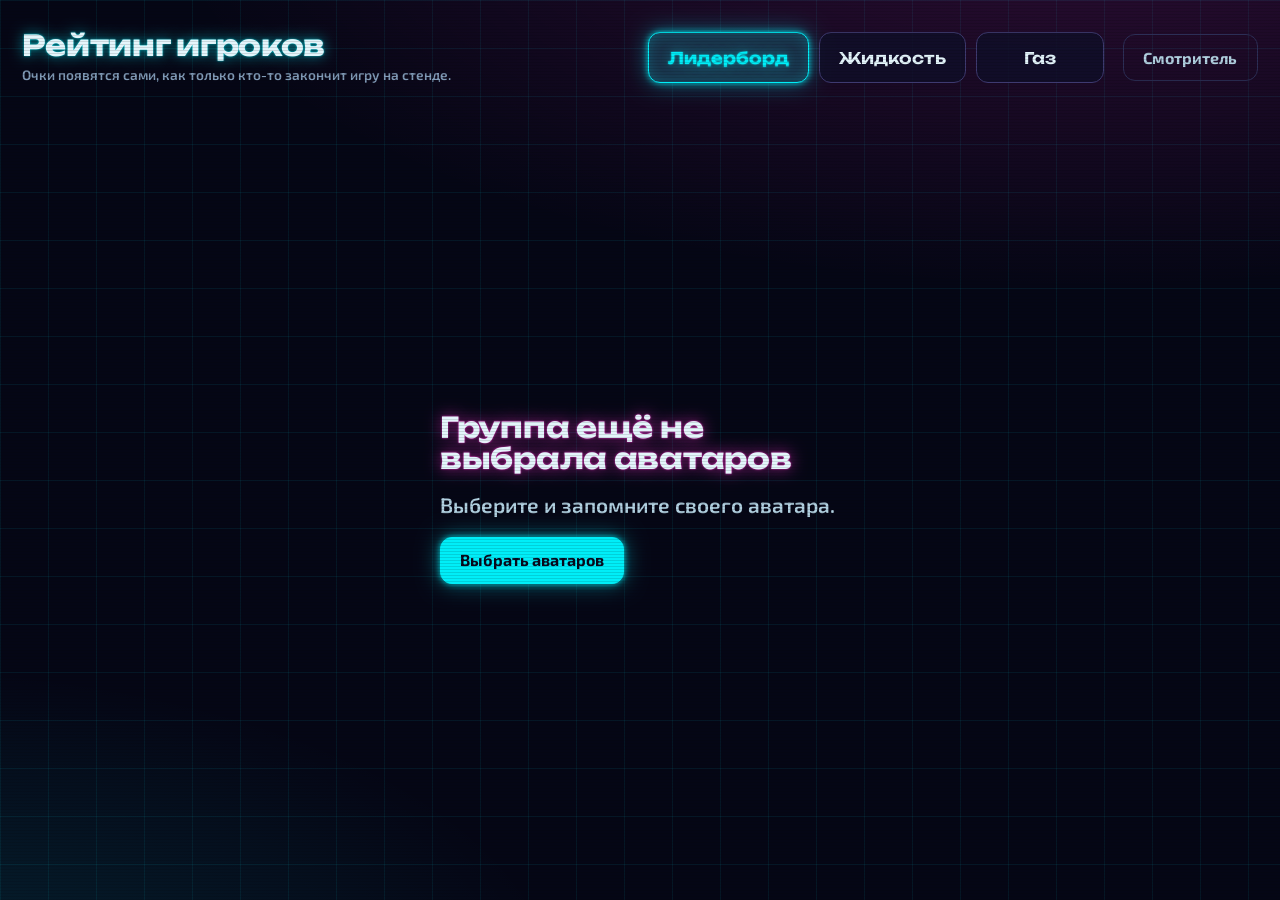
==== commit 7c984da5: "Короче текст пустого рейтинга Co-Authored-By: Claude Opus 5.5 <noreply@anthropic.com> Claude-Session" ====
--- a/index.html
+++ b/index.html
@@ -32,7 +32,7 @@
     <ol class="ranks" id="ranks" aria-label="Места" hidden></ol>
     <div class="state" id="empty" hidden>
       <h2>Группа ещё не выбрала аватаров</h2>
-      <p>Каждый выбирает зверя с тремя буквами. Потом этого зверя нужно найти внизу экрана на стенде перед игрой.</p>
+      <p>Выберите и запомните своего аватара.</p>
       <a class="btn btn--primary" href="register.html">Выбрать аватаров</a>
     </div>
   </main>
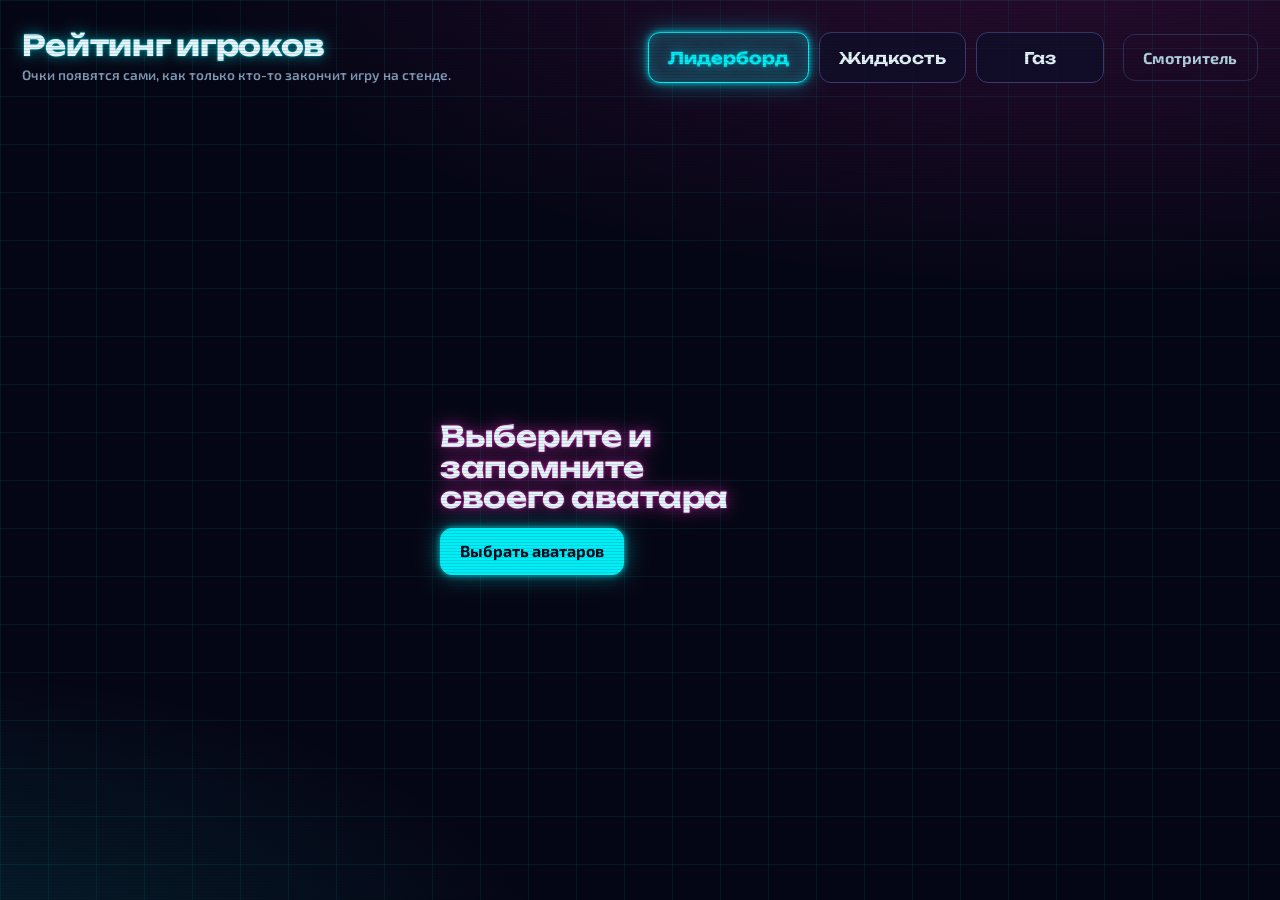
==== commit 3120c8aa: "Пустой экран: один короткий заголовок Co-Authored-By: Claude Opus 5.5 <noreply@anthropic.com> Claude" ====
--- a/index.html
+++ b/index.html
@@ -31,8 +31,7 @@
     <ul class="skeleton" id="loading" aria-label="Загружаю рейтинг"><li></li><li></li><li></li><li></li><li></li><li></li><li></li><li></li><li></li><li></li></ul>
     <ol class="ranks" id="ranks" aria-label="Места" hidden></ol>
     <div class="state" id="empty" hidden>
-      <h2>Группа ещё не выбрала аватаров</h2>
-      <p>Выберите и запомните своего аватара.</p>
+      <h2>Выберите и запомните своего аватара</h2>
       <a class="btn btn--primary" href="register.html">Выбрать аватаров</a>
     </div>
   </main>
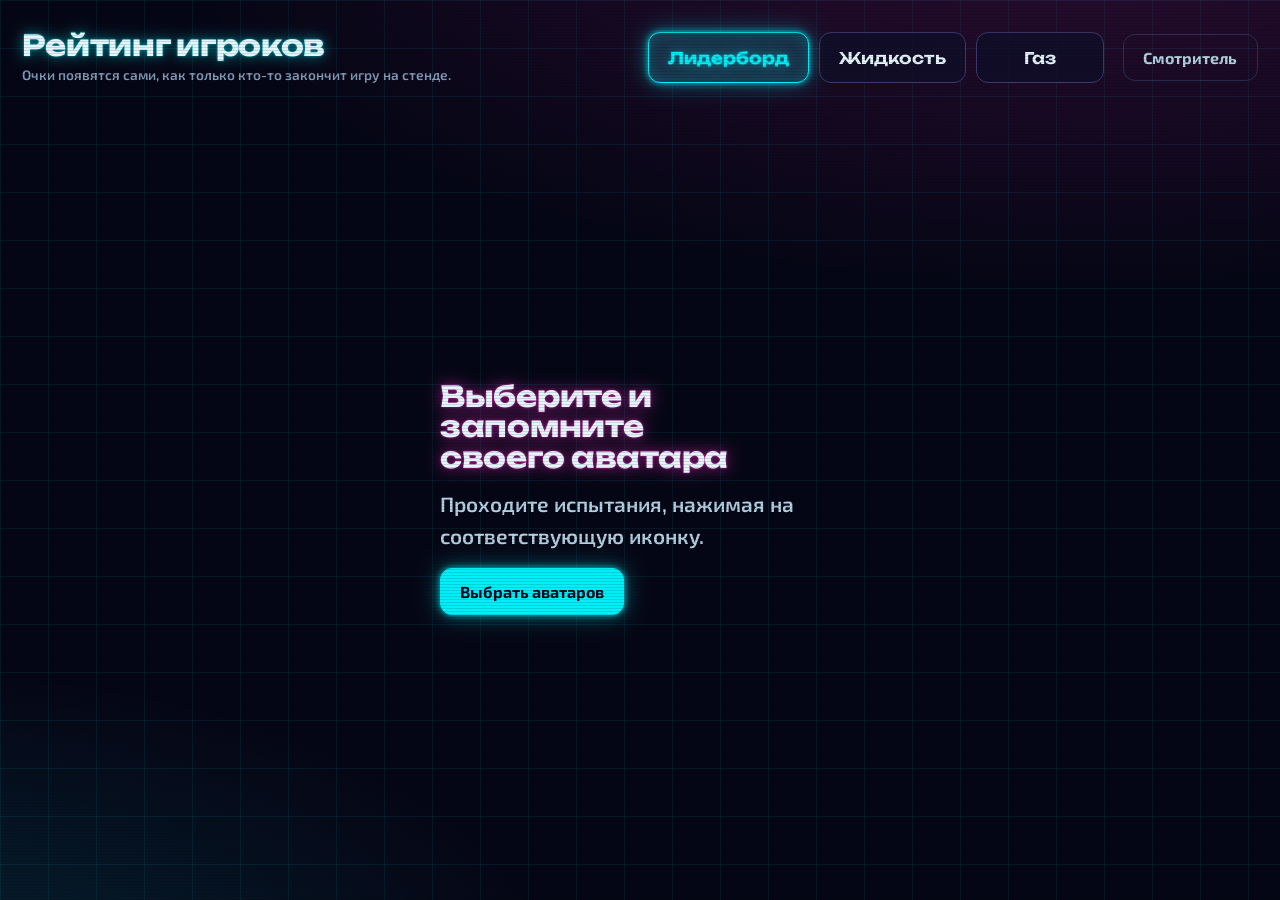
==== commit 29b63385: "Пустой экран: подсказка про испытания Co-Authored-By: Claude Opus 5.5 <noreply@anthropic.com> Claude" ====
--- a/index.html
+++ b/index.html
@@ -32,6 +32,7 @@
     <ol class="ranks" id="ranks" aria-label="Места" hidden></ol>
     <div class="state" id="empty" hidden>
       <h2>Выберите и запомните своего аватара</h2>
+      <p>Проходите испытания, нажимая на соответствующую иконку.</p>
       <a class="btn btn--primary" href="register.html">Выбрать аватаров</a>
     </div>
   </main>
